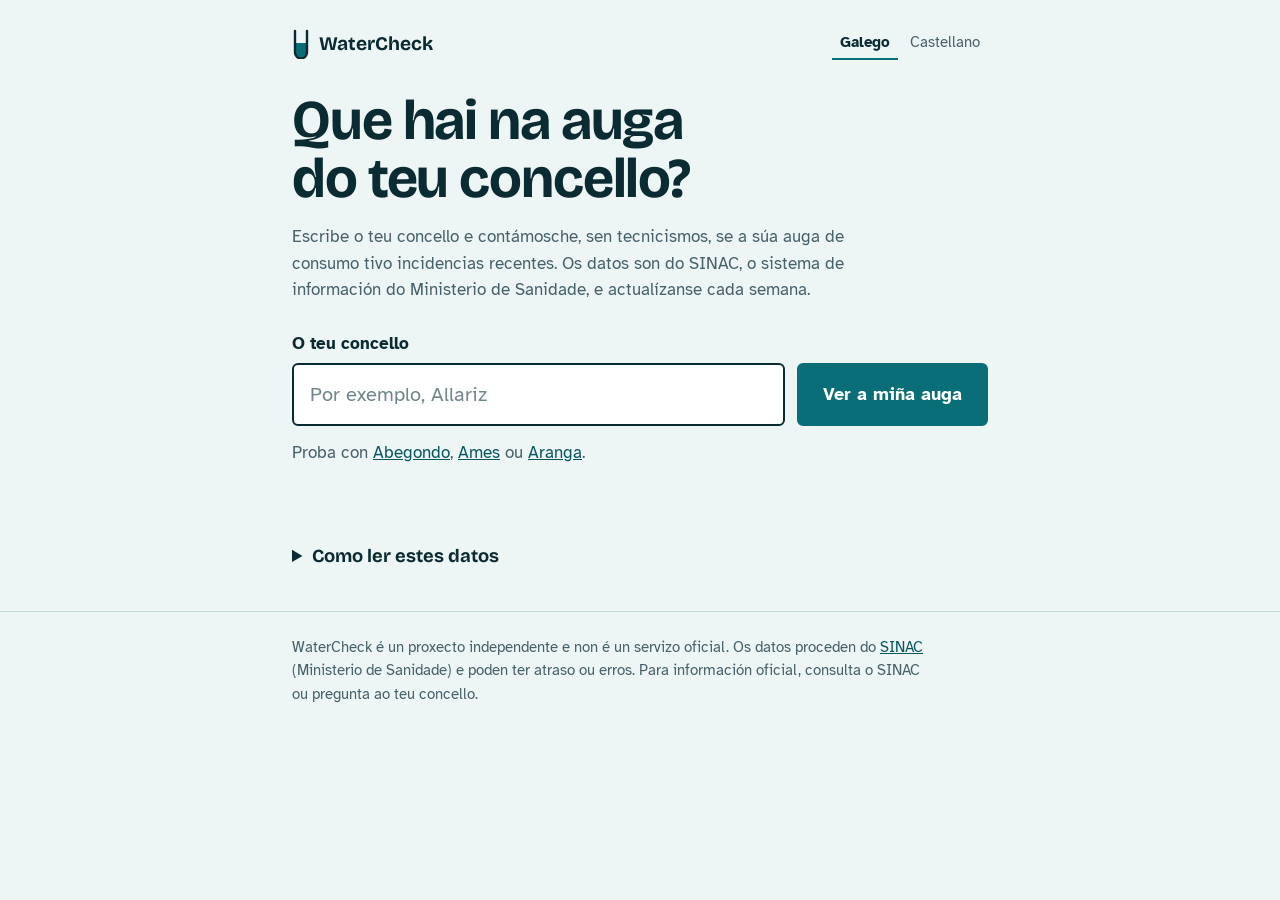
==== index.html @ b3696f22 "Update" ====
<!DOCTYPE html>
<html lang="gl">
<head>
  <meta charset="utf-8">
  <meta name="viewport" content="width=device-width, initial-scale=1">
  <title>WaterCheck: que hai na auga do teu concello</title>
  <meta name="description" content="Consulta se a auga de consumo do teu concello tivo incidencias recentes, con datos do SINAC do Ministerio de Sanidade.">
  <link rel="icon" href="data:image/svg+xml,%3Csvg xmlns='http://www.w3.org/2000/svg' viewBox='0 0 100 100'%3E%3Ctext y='.9em' font-size='90'%3E💧%3C/text%3E%3C/svg%3E">

  <!-- Tipografías de Google Fonts (se non cargan, úsase a do sistema) -->
  <link rel="preconnect" href="https://fonts.googleapis.com">
  <link rel="preconnect" href="https://fonts.gstatic.com" crossorigin>
  <link rel="stylesheet" href="https://fonts.googleapis.com/css2?family=Atkinson+Hyperlegible:ital,wght@0,400;0,700;1,400&family=Bricolage+Grotesque:opsz,wght@12..96,500..700&display=swap">

  <link rel="stylesheet" href="style.css">
  <script src="app.js" defer></script>
</head>
<body>
  <!-- Os textos con data-i18n tradúcense desde app.js. O texto que hai aquí
       dentro é o galego, para que se vexa xa antes de que cargue o JavaScript. -->
  <a class="salto" href="#resultado" data-i18n="salto">Ir aos resultados</a>

  <header class="cabecera">
    <div class="envoltura">
      <div class="barra">
        <p class="marca">
          <svg viewBox="0 0 18 30" width="18" height="30" aria-hidden="true" focusable="false">
            <path d="M3 14h12v9.5a6 6 0 0 1-12 0z" fill="#0A6E78"/>
            <path d="M3 2v21.5a6 6 0 0 0 12 0V2" fill="none" stroke="currentColor" stroke-width="2.4" stroke-linecap="round"/>
          </svg>
          WaterCheck
        </p>
        <div class="idiomas" role="group" aria-label="Idioma" data-i18n-attr="aria-label:idioma">
          <button type="button" data-idioma="gl" lang="gl" aria-pressed="true">Galego</button>
          <button type="button" data-idioma="es" lang="es" aria-pressed="false">Castellano</button>
        </div>
      </div>

      <h1 data-i18n="h1">Que hai na auga do teu concello?</h1>
      <p class="intro" data-i18n="intro">Escribe o teu concello e contámosche, sen tecnicismos, se a súa auga de consumo tivo incidencias recentes. Os datos son do SINAC, o sistema de información do Ministerio de Sanidade, e actualízanse cada semana.</p>

      <form id="formulario" class="buscador" role="search" autocomplete="off">
        <label for="campo" data-i18n="etiqueta">O teu concello</label>
        <div class="buscador-fila">
          <div class="campo-envoltura">
            <input id="campo" type="text" role="combobox" aria-expanded="false"
                   aria-controls="sugerencias" aria-autocomplete="list"
                   placeholder="Por exemplo, Allariz" data-i18n-attr="placeholder:placeholder"
                   spellcheck="false">
            <ul id="sugerencias" role="listbox" aria-label="Concellos suxeridos"
                data-i18n-attr="aria-label:sugerencias" hidden></ul>
          </div>
          <button type="submit" data-i18n="boton">Ver a miña auga</button>
        </div>
      </form>
      <p class="ejemplos" id="ejemplos"></p>
    </div>
  </header>

  <main class="envoltura" aria-live="polite">
    <div id="resultado" tabindex="-1"></div>
  </main>

  <section class="envoltura ayuda" aria-label="Axuda" data-i18n-attr="aria-label:ayuda.aria">
    <details>
      <summary data-i18n="ayuda.resumen">Como ler estes datos</summary>
      <div class="ayuda-cuerpo">
        <p><strong data-i18n="ayuda1t">Auga apta e non apta.</strong> <span data-i18n="ayuda1">Cada análise que un laboratorio envía ao SINAC recibe unha cualificación. «Non apta» significa que algún valor quedou fóra do que permite o Real Decreto 3/2023. Non sempre implica un risco inmediato: a autoridade sanitaria valora cada caso e dá as recomendacións que correspondan.</span></p>
        <p><strong data-i18n="ayuda2t">Avisos.</strong> <span data-i18n="ayuda2">Algúns parámetros, como o ferro, o pH ou o índice de Langelier, son indicadores de calidade. Se superan o seu valor paramétrico (o límite que fixa a norma), a auga segue sendo apta, pero o operador debe corrixilo. Só deixa de ser apta cando chegan ao seu «valor de non aptitude». WaterCheck móstraos como avisos.</span></p>
        <p><strong data-i18n="ayuda3t">Que análises vemos.</strong> <span data-i18n="ayuda3">O SINAC publica as dez últimas análises de control, as dez últimas completas e as cinco últimas de radioactividade de cada rede. As máis antigas non aparecen.</span></p>
        <p><strong data-i18n="ayuda4t">Os ceros.</strong> <span data-i18n="ayuda4">Un 0 pode significar que a cantidade estaba por debaixo do que o laboratorio é quen de detectar, e non que haxa exactamente cero.</span></p>
        <p><strong data-i18n="ayuda5t">A túa rede.</strong> <span data-i18n="ayuda5">Un concello pode ter varias redes de distribución. Cada unha abastece a unhas localidades, así que fíxate na que inclúe a túa.</span></p>
        <p><strong data-i18n="ayuda6t">Actualización semanal.</strong> <span data-i18n="ayuda6">Unha vez por semana, un programa automático volve consultar o SINAC e actualiza os datos desta web. Baixo o nome de cada concello ves a data da última comprobación. Se un laboratorio tarda en notificar unha análise ao SINAC, tamén tardará en aparecer aquí.</span></p>
      </div>
    </details>
  </section>

  <footer class="pie">
    <div class="envoltura">
      <p><span data-i18n="pie1">WaterCheck é un proxecto independente e non é un servizo oficial. Os datos proceden do </span><a href="https://sinac.sanidad.gob.es/CiudadanoWeb/ciudadano/inicioCiudadanoAction.do">SINAC</a><span data-i18n="pie2"> (Ministerio de Sanidade) e poden ter atraso ou erros. Para información oficial, consulta o SINAC ou pregunta ao teu concello.</span></p>
    </div>
  </footer>
</body>
</html>
---- style.css ----
/* ==========================================================
   WaterCheck: estilos
   Idea: cada análisis es un tubo de ensayo. Los colores verde,
   ámbar y rojo se reservan para el estado del agua.
   ========================================================== */

:root {
  /* Colores */
  --cristal: #EEF5F5;          /* fondo de la página */
  --superficie: #FFFFFF;
  --tinta: #0B2B33;            /* texto principal */
  --tinta-suave: #46616A;      /* texto secundario */
  --fuente: #0A6E78;           /* acento (botones, enlaces) */
  --fuente-oscura: #075760;
  --borde: #C5D8DB;

  --apta: #1B6E45;
  --apta-fondo: #E2F2E9;
  --apta-liquido: #2E9E6B;
  --aviso: #7A4E00;
  --aviso-fondo: #FBEBC8;
  --aviso-borde: #C98A00;
  --incidencia: #B3261E;
  --incidencia-fondo: #FCE3E0;
  --incidencia-liquido: #D64541;

  /* Tipografía */
  --f-titulos: "Bricolage Grotesque", "Atkinson Hyperlegible", system-ui, sans-serif;
  --f-texto: "Atkinson Hyperlegible", system-ui, -apple-system, "Segoe UI", sans-serif;

  color-scheme: light;
}

*, *::before, *::after { box-sizing: border-box; }

html { -webkit-text-size-adjust: 100%; }

body {
  margin: 0;
  background: var(--cristal);
  color: var(--tinta);
  font-family: var(--f-texto);
  font-size: 1.0625rem;
  line-height: 1.55;
}

.envoltura {
  max-width: 46rem;
  margin-inline: auto;
  padding-inline: 1.25rem;
}

/* Utilidades de accesibilidad */
.sr {
  position: absolute; width: 1px; height: 1px; margin: -1px; padding: 0;
  overflow: hidden; clip: rect(0 0 0 0); white-space: nowrap; border: 0;
}
.salto {
  position: absolute; left: 1rem; top: -4rem; z-index: 20;
  background: var(--tinta); color: #fff; padding: .6rem 1rem; border-radius: 6px;
}
.salto:focus { top: 1rem; }

a { color: var(--fuente-oscura); }

a:focus-visible, button:focus-visible, summary:focus-visible, input:focus-visible {
  outline: 3px solid var(--fuente);
  outline-offset: 2px;
}

/* ---------- Cabecera y buscador ---------- */
.cabecera { padding-block: 1.75rem 2.25rem; }

.barra {
  display: flex; align-items: center; justify-content: space-between; gap: 1rem;
  margin-bottom: 2rem;
}
.marca {
  display: flex; align-items: center; gap: .55rem;
  margin: 0;
  font-family: var(--f-titulos); font-weight: 700; font-size: 1.2rem;
}

.idiomas { display: flex; gap: .25rem; }
.idiomas button {
  padding: .2rem .5rem;
  font: inherit; font-size: .95rem; color: var(--tinta-suave);
  background: none; border: 0; border-bottom: 2px solid transparent;
  cursor: pointer;
}
.idiomas button:hover { color: var(--tinta); }
.idiomas button[aria-pressed="true"] {
  color: var(--tinta); font-weight: 700; border-bottom-color: var(--fuente);
}

h1 {
  margin: 0 0 1rem;
  font-family: var(--f-titulos); font-weight: 700;
  font-size: clamp(2.15rem, 7.5vw, 3.5rem);
  line-height: 1.04; letter-spacing: -0.02em;
  text-wrap: balance;
}

.intro { margin: 0 0 1.75rem; max-width: 38rem; color: var(--tinta-suave); }

.buscador label {
  display: block; margin-bottom: .35rem; font-weight: 700;
}
.buscador-fila { display: flex; flex-wrap: wrap; gap: .75rem; }
.campo-envoltura { position: relative; flex: 1 1 16rem; }

#campo {
  width: 100%;
  padding: .85rem 1rem;
  font: inherit; font-size: 1.25rem;
  color: var(--tinta); background: var(--superficie);
  border: 2px solid var(--tinta); border-radius: 6px;
}
#campo::placeholder { color: #6F868D; }

.buscador button {
  padding: .85rem 1.5rem;
  font: inherit; font-weight: 700; font-size: 1.1rem;
  color: #fff; background: var(--fuente);
  border: 2px solid var(--fuente); border-radius: 6px;
  cursor: pointer;
}
.buscador button:hover { background: var(--fuente-oscura); border-color: var(--fuente-oscura); }

#sugerencias {
  position: absolute; left: 0; right: 0; top: calc(100% + 4px); z-index: 10;
  margin: 0; padding: .25rem; list-style: none;
  background: var(--superficie);
  border: 2px solid var(--tinta); border-radius: 6px;
}
#sugerencias li {
  display: flex; justify-content: space-between; gap: 1rem;
  padding: .6rem .75rem; border-radius: 4px; cursor: pointer;
}
#sugerencias li:hover { background: #E4F0F1; }
#sugerencias li[aria-selected="true"] { background: var(--fuente); color: #fff; }
.sug-prov { color: var(--tinta-suave); }
#sugerencias li[aria-selected="true"] .sug-prov { color: #D6EEF0; }

.ejemplos { margin: .9rem 0 0; color: var(--tinta-suave); }
.ejemplos button {
  padding: 0; font: inherit; color: var(--fuente-oscura);
  background: none; border: 0; text-decoration: underline; cursor: pointer;
}

/* ---------- Resultado ---------- */
#resultado:focus { outline: none; }

.municipio-cab { margin: 1rem 0 0; }
.municipio-cab h2 {
  margin: 0 0 .35rem;
  font-family: var(--f-titulos); font-weight: 700;
  font-size: clamp(1.8rem, 5.5vw, 2.6rem); line-height: 1.1; letter-spacing: -0.015em;
}
.municipio-cab h2:focus { outline: none; }
.municipio-cab p { margin: 0 0 .5rem; color: var(--tinta-suave); }

.mensaje {
  margin: 1.5rem 0; padding: 1rem 1.15rem;
  background: var(--superficie);
  border: 1px solid var(--borde); border-left: 6px solid var(--fuente);
  border-radius: 6px;
}
.mensaje--error { border-left-color: var(--incidencia-liquido); }
.mensaje code {
  display: inline-block; padding: .1rem .4rem;
  background: var(--cristal); border-radius: 4px; font-size: .95em;
}

/* Cada red de distribución */
.red {
  --estado: var(--borde);
  margin: 1.5rem 0 0;
  padding: 1.25rem 1.25rem .75rem;
  background: var(--superficie);
  border: 1px solid var(--borde);
  border-left: 8px solid var(--estado);
  border-radius: 6px;
}
.red--incidencia { --estado: var(--incidencia-liquido); }
.red--ok { --estado: var(--apta-liquido); }

.red h3 {
  margin: 0 0 .5rem;
  font-family: var(--f-titulos); font-weight: 700;
  font-size: 1.35rem; line-height: 1.2;
}

.estado {
  display: flex; align-items: center; gap: .5rem;
  margin: 0; font-weight: 700;
}
.estado::before {
  content: ""; flex: none; width: .75rem; height: .75rem; border-radius: 50%;
  background: currentColor;
}
.estado--incidencia { color: var(--incidencia); }
.estado--ok { color: var(--apta); }
.estado--sin-datos { color: var(--tinta-suave); }
.estado-detalle { margin: .15rem 0 0 1.25rem; color: var(--tinta-suave); font-size: .95rem; }

.localidades { margin: .9rem 0 0; color: var(--tinta-suave); font-size: .95rem; }
.localidades strong { color: var(--tinta); }

/* ---------- La tira de tubos de ensayo ---------- */
.tira {
  display: flex; flex-wrap: wrap; align-items: flex-end; gap: .35rem;
  margin: 1.1rem 0 .5rem; padding: 0; list-style: none;
}
.vial {
  --liquido: var(--apta-liquido);
  position: relative; flex: none;
  width: 11px; height: 34px;
  border: 2px solid var(--tinta-suave); border-top: 0;
  border-radius: 0 0 7px 7px;
  overflow: hidden;
}
.vial::after {
  content: ""; position: absolute; left: 0; right: 0; bottom: 0; height: 72%;
  background: var(--liquido);
  transform-origin: bottom;
  animation: llenar .7s ease-out both;
  animation-delay: calc(var(--i, 0) * 40ms);
}
.vial--completo { width: 18px; }
.vial--no-apta { --liquido: var(--incidencia-liquido); }
.vial--sin { border-style: dashed; }
.vial--sin::after { display: none; }

@keyframes llenar {
  from { transform: scaleY(0); }
  to { transform: scaleY(1); }
}
@media (prefers-reduced-motion: reduce) {
  .vial::after { animation: none; }
}

.leyenda {
  display: flex; flex-wrap: wrap; gap: .3rem 1.25rem;
  margin: 0 0 .5rem; padding: 0; list-style: none;
  color: var(--tinta-suave); font-size: .9rem;
}
.leyenda li { display: flex; align-items: center; gap: .4rem; }
.vial--mini { width: 9px; height: 16px; border-radius: 0 0 5px 5px; }
.vial--mini::after { animation: none; }
.leyenda-nota { margin: 0 0 .75rem; color: var(--tinta-suave); font-size: .9rem; }

/* ---------- Análisis desplegables ---------- */
.subtitulo {
  margin: 1.25rem 0 .25rem;
  font-family: var(--f-titulos); font-weight: 700; font-size: 1.05rem;
}
.lista-analisis { margin: 0; padding: 0; list-style: none; }
.analisis { border-top: 1px solid var(--borde); }
.lista-analisis > li:last-child .analisis { border-bottom: 1px solid var(--borde); }

.analisis > summary {
  position: relative; display: block;
  padding: .9rem 2rem .9rem 0;
  cursor: pointer; list-style: none;
}
.analisis > summary::-webkit-details-marker { display: none; }
.analisis > summary::after {
  content: ""; position: absolute; right: .35rem; top: 1.3rem;
  width: .55rem; height: .55rem;
  border-right: 2px solid var(--tinta-suave); border-bottom: 2px solid var(--tinta-suave);
  transform: rotate(45deg);
  transition: transform .15s ease;
}
.analisis[open] > summary::after { transform: rotate(-135deg); top: 1.5rem; }

.linea { display: flex; flex-wrap: wrap; align-items: baseline; gap: .35rem .75rem; }
.etiqueta {
  padding: .1rem .55rem; border-radius: 4px;
  font-weight: 700; font-size: .9rem;
}
.etiqueta--no-apta { color: var(--incidencia); background: var(--incidencia-fondo); }
.etiqueta--apta { color: var(--apta); background: var(--apta-fondo); }
.fecha { font-family: var(--f-titulos); font-weight: 600; font-size: 1.1rem; }
.tipo { color: var(--tinta-suave); font-size: .9rem; }
.donde { margin-top: .2rem; color: var(--tinta-suave); font-size: .95rem; }

.chips { display: flex; flex-wrap: wrap; gap: .35rem; margin-top: .5rem; }
.chip {
  padding: .05rem .5rem; border-radius: 4px; border: 1px solid currentColor;
  font-size: .9rem;
}
.chip--no-apta { color: var(--incidencia); background: var(--incidencia-fondo); }
.chip--aviso { color: var(--aviso); background: var(--aviso-fondo); }

.analisis-cuerpo { padding: 0 0 1.25rem; }
.analisis-cuerpo p { margin: .75rem 0; max-width: 40rem; }

.causa {
  margin: .75rem 0; padding: .1rem 0 .1rem .9rem;
  border-left: 4px solid var(--incidencia-liquido);
  max-width: 40rem;
}
.causa--aviso { border-left-color: var(--aviso-borde); }
.causa strong, .causa span { display: block; }
.causa .limite { color: var(--tinta-suave); font-size: .95rem; }

.meta {
  display: grid; grid-template-columns: max-content 1fr; gap: .2rem 1rem;
  margin: 1rem 0; font-size: .95rem;
}
.meta dt { color: var(--tinta-suave); }
.meta dd { margin: 0; }

.todos { margin-top: 1rem; }
.todos > summary { cursor: pointer; font-weight: 700; color: var(--fuente-oscura); }
.nota-ceros { color: var(--tinta-suave); font-size: .9rem; }

.tabla-scroll { overflow-x: auto; margin-top: .5rem; }
.tabla { width: 100%; border-collapse: collapse; font-size: .95rem; }
.tabla th, .tabla td {
  padding: .35rem .6rem; text-align: left;
  border-bottom: 1px solid var(--borde);
}
.tabla thead th { font-size: .9rem; color: var(--tinta-suave); }
.tabla tbody th { font-weight: 400; }
.tabla .num { text-align: right; font-variant-numeric: tabular-nums; }
.fila--no-apta { background: var(--incidencia-fondo); }
.fila--aviso { background: var(--aviso-fondo); }

.antiguas { margin-top: 1.25rem; }
.antiguas > summary { cursor: pointer; font-weight: 700; color: var(--fuente-oscura); }

/* ---------- Ayuda y pie ---------- */
.ayuda { margin-top: 2.5rem; }
.ayuda > details > summary {
  cursor: pointer; font-family: var(--f-titulos); font-weight: 700; font-size: 1.15rem;
}
.ayuda-cuerpo p { max-width: 40rem; }

.pie {
  margin-top: 2.5rem; padding-block: 1.5rem 2.5rem;
  color: var(--tinta-suave); font-size: .95rem;
  border-top: 1px solid var(--borde);
}
.pie p { margin: 0; max-width: 40rem; }

/* ---------- Pantallas pequeñas ---------- */
@media (max-width: 30rem) {
  .buscador button { width: 100%; }
  .red { padding-inline: 1rem; }
  .meta { grid-template-columns: 1fr; }
  .meta dt { margin-top: .4rem; }
}
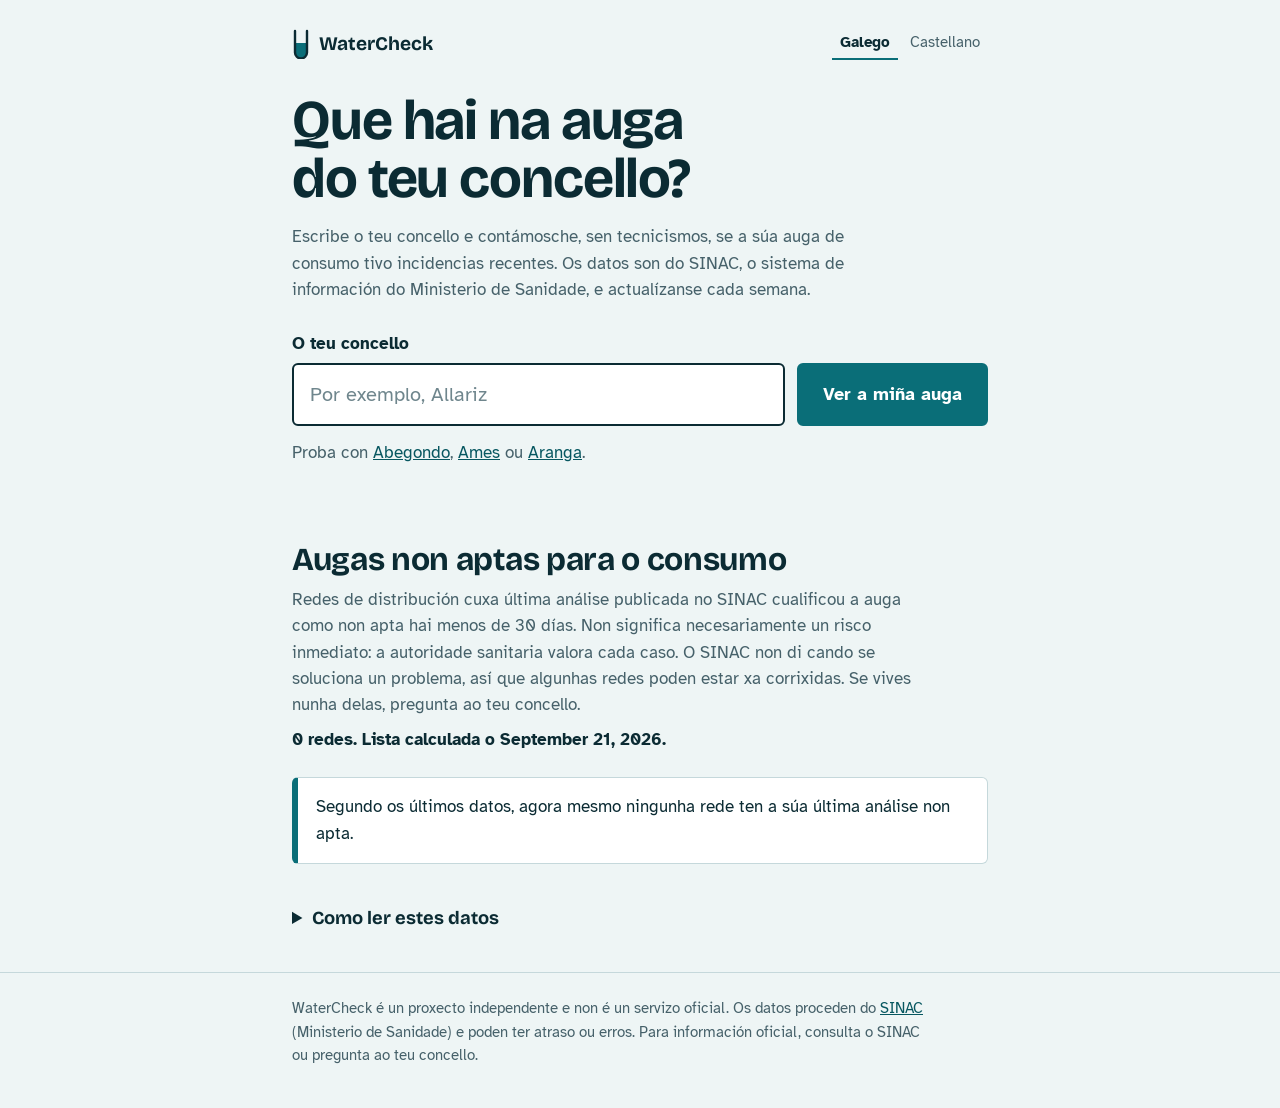
==== commit c3f11f53: "Update" ====
--- a/index.html
+++ b/index.html
@@ -61,6 +61,11 @@
     <div id="resultado" tabindex="-1"></div>
   </main>
 
+  <section id="no-aptas" class="envoltura no-aptas" aria-labelledby="no-aptas-titulo" hidden>
+    <h2 id="no-aptas-titulo" data-i18n="noaptas.titulo">Augas non aptas para o consumo</h2>
+    <div id="no-aptas-contenido"></div>
+  </section>
+
   <section class="envoltura ayuda" aria-label="Axuda" data-i18n-attr="aria-label:ayuda.aria">
     <details>
       <summary data-i18n="ayuda.resumen">Como ler estes datos</summary>
--- a/style.css
+++ b/style.css
@@ -331,6 +331,35 @@
 .antiguas { margin-top: 1.25rem; }
 .antiguas > summary { cursor: pointer; font-weight: 700; color: var(--fuente-oscura); }
 
+/* ---------- Aguas no aptas ---------- */
+.no-aptas { margin-top: 2.5rem; }
+.no-aptas > h2 {
+  margin: 0 0 .5rem;
+  font-family: var(--f-titulos); font-weight: 700;
+  font-size: clamp(1.5rem, 4.5vw, 2rem); line-height: 1.15; letter-spacing: -0.01em;
+}
+.no-aptas-intro { margin: 0 0 .5rem; max-width: 40rem; color: var(--tinta-suave); }
+.no-aptas-meta { margin: 0 0 1rem; font-weight: 700; }
+
+.lista-noaptas { margin: 0 0 1rem; padding: 0; list-style: none; }
+.item-noapta {
+  margin: 0 0 .75rem; padding: .85rem 1rem;
+  background: var(--superficie);
+  border: 1px solid var(--borde); border-left: 6px solid var(--incidencia-liquido);
+  border-radius: 6px;
+}
+.item-cab { display: flex; flex-wrap: wrap; align-items: baseline; gap: .25rem .75rem; }
+.item-cab a {
+  font-family: var(--f-titulos); font-weight: 700; font-size: 1.15rem;
+  color: var(--tinta);
+}
+.item-prov { color: var(--tinta-suave); font-size: .95rem; }
+.item-red { margin-top: .1rem; }
+.item-meta { margin-top: .15rem; color: var(--tinta-suave); font-size: .95rem; }
+.mas-noaptas > summary { cursor: pointer; font-weight: 700; color: var(--fuente-oscura); margin-bottom: .75rem; }
+
+.estado-detalle--noapta { color: var(--incidencia); font-weight: 700; }
+
 /* ---------- Ayuda y pie ---------- */
 .ayuda { margin-top: 2.5rem; }
 .ayuda > details > summary {
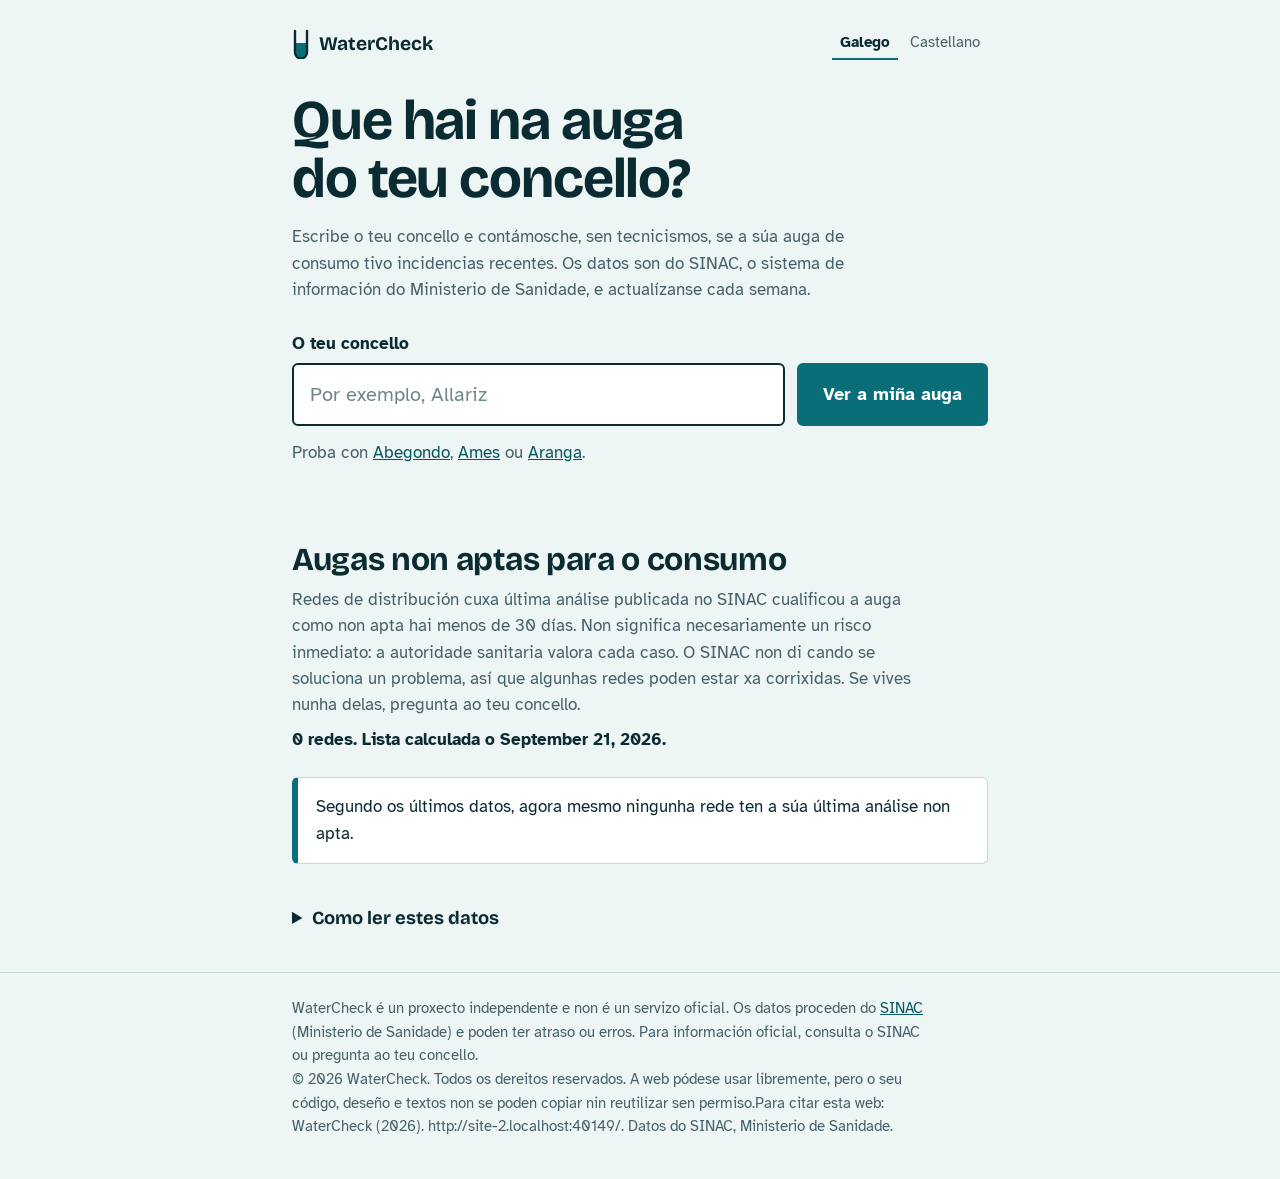
==== commit 89ebf10e: "Update License" ====
--- a/index.html
+++ b/index.html
@@ -76,6 +76,7 @@
         <p><strong data-i18n="ayuda4t">Os ceros.</strong> <span data-i18n="ayuda4">Un 0 pode significar que a cantidade estaba por debaixo do que o laboratorio é quen de detectar, e non que haxa exactamente cero.</span></p>
         <p><strong data-i18n="ayuda5t">A túa rede.</strong> <span data-i18n="ayuda5">Un concello pode ter varias redes de distribución. Cada unha abastece a unhas localidades, así que fíxate na que inclúe a túa.</span></p>
         <p><strong data-i18n="ayuda6t">Actualización semanal.</strong> <span data-i18n="ayuda6">Unha vez por semana, un programa automático volve consultar o SINAC e actualiza os datos desta web. Baixo o nome de cada concello ves a data da última comprobación. Se un laboratorio tarda en notificar unha análise ao SINAC, tamén tardará en aparecer aquí.</span></p>
+        <p><strong data-i18n="ayuda7t">Sobre esta web.</strong> <span data-i18n="ayuda7">Foi desenvolvida polo seu autor coa axuda de ferramentas de intelixencia artificial. As explicacións en linguaxe sinxelo son orientativas: para información oficial, consulta o SINAC ou o Real Decreto 3/2023.</span></p>
       </div>
     </details>
   </section>
@@ -83,6 +84,7 @@
   <footer class="pie">
     <div class="envoltura">
       <p><span data-i18n="pie1">WaterCheck é un proxecto independente e non é un servizo oficial. Os datos proceden do </span><a href="https://sinac.sanidad.gob.es/CiudadanoWeb/ciudadano/inicioCiudadanoAction.do">SINAC</a><span data-i18n="pie2"> (Ministerio de Sanidade) e poden ter atraso ou erros. Para información oficial, consulta o SINAC ou pregunta ao teu concello.</span></p>
+      <p id="pie-derechos" class="pie-derechos"></p>
     </div>
   </footer>
 </body>
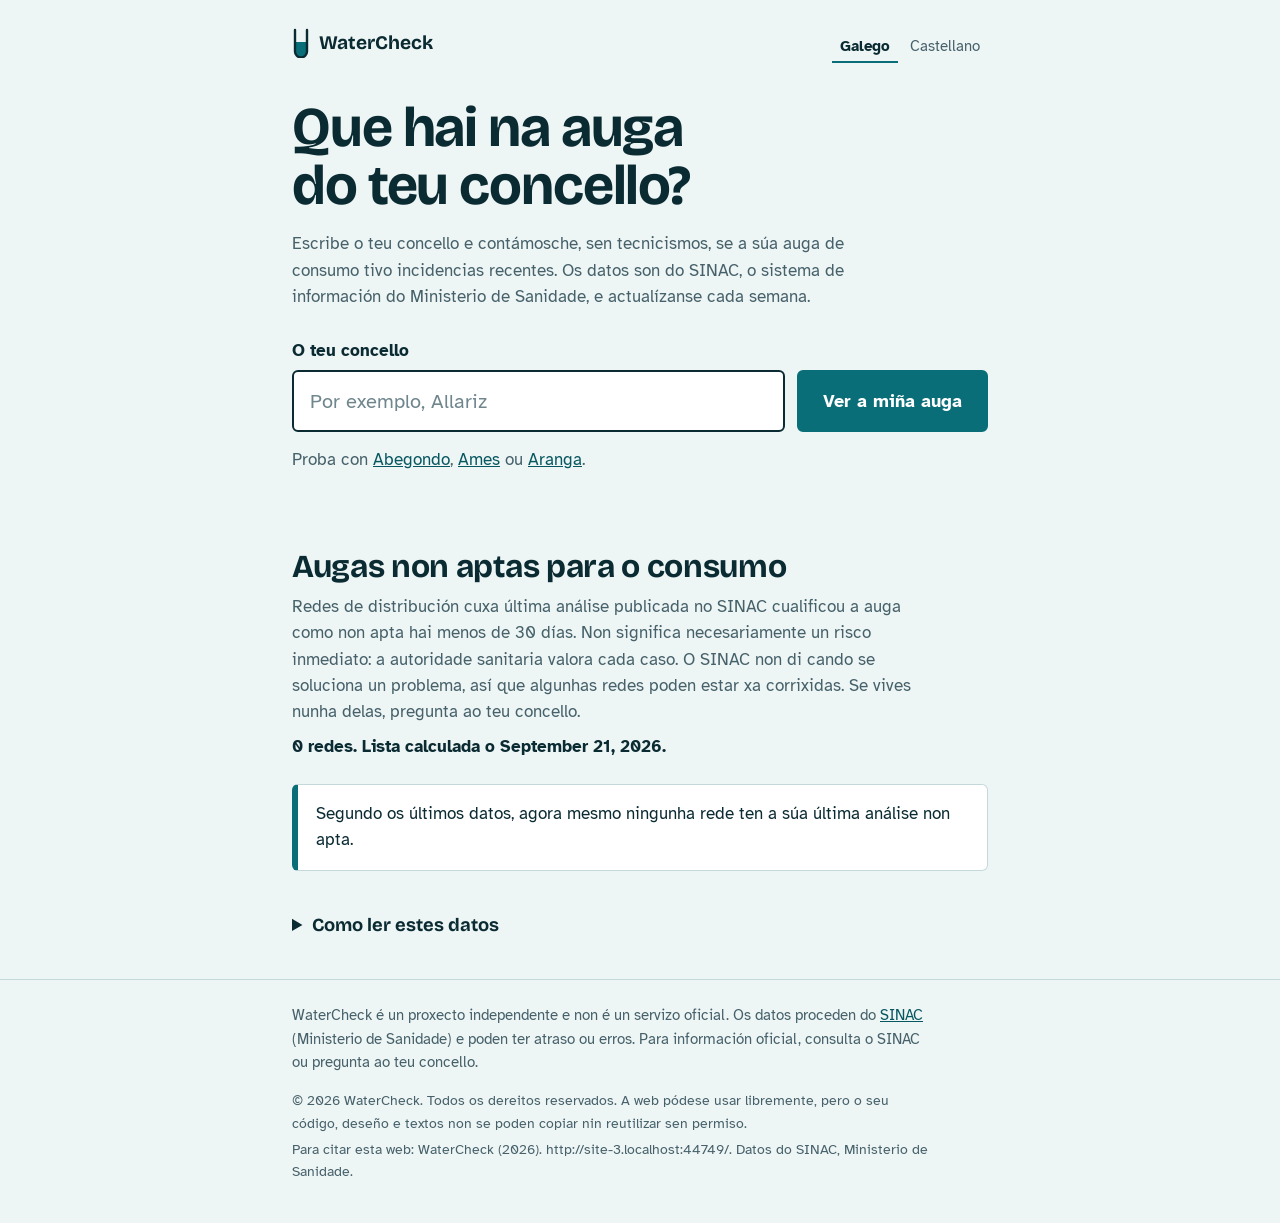
==== commit 25387b7e: "Update" ====
--- a/index.html
+++ b/index.html
@@ -24,11 +24,13 @@
     <div class="envoltura">
       <div class="barra">
         <p class="marca">
+          <a class="marca-enlace" href="./" title="Volver ao inicio" data-i18n-attr="title:inicio">
           <svg viewBox="0 0 18 30" width="18" height="30" aria-hidden="true" focusable="false">
             <path d="M3 14h12v9.5a6 6 0 0 1-12 0z" fill="#0A6E78"/>
             <path d="M3 2v21.5a6 6 0 0 0 12 0V2" fill="none" stroke="currentColor" stroke-width="2.4" stroke-linecap="round"/>
           </svg>
           WaterCheck
+          </a>
         </p>
         <div class="idiomas" role="group" aria-label="Idioma" data-i18n-attr="aria-label:idioma">
           <button type="button" data-idioma="gl" lang="gl" aria-pressed="true">Galego</button>
--- a/style.css
+++ b/style.css
@@ -76,10 +76,14 @@
   margin-bottom: 2rem;
 }
 .marca {
-  display: flex; align-items: center; gap: .55rem;
   margin: 0;
   font-family: var(--f-titulos); font-weight: 700; font-size: 1.2rem;
 }
+.marca-enlace {
+  display: inline-flex; align-items: center; gap: .55rem;
+  color: inherit; text-decoration: none;
+}
+.marca-enlace:hover { text-decoration: underline; text-underline-offset: .2em; }
 
 .idiomas { display: flex; gap: .25rem; }
 .idiomas button {
@@ -373,6 +377,9 @@
   border-top: 1px solid var(--borde);
 }
 .pie p { margin: 0; max-width: 40rem; }
+.pie .pie-derechos { margin-top: .9rem; font-size: .9rem; }
+.pie-derechos span { display: block; }
+.pie-derechos span + span { margin-top: .25rem; overflow-wrap: anywhere; }
 
 /* ---------- Pantallas pequeñas ---------- */
 @media (max-width: 30rem) {
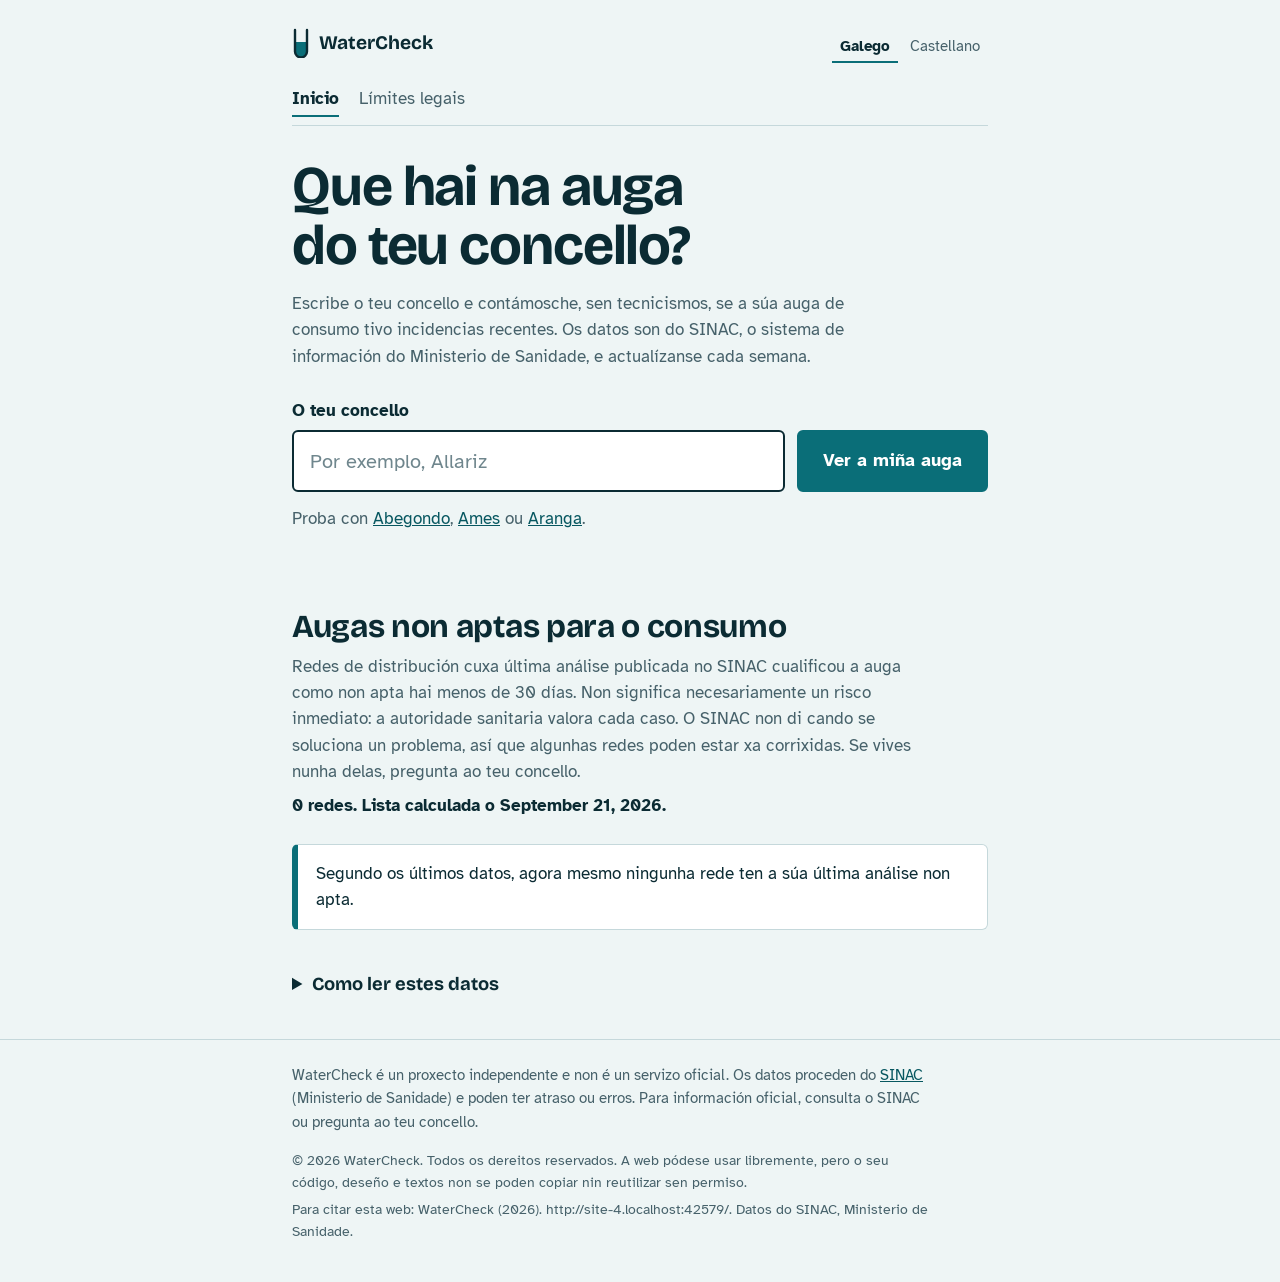
==== commit 748b34a9: "Update" ====
--- a/index.html
+++ b/index.html
@@ -15,7 +15,7 @@
   <link rel="stylesheet" href="style.css">
   <script src="app.js" defer></script>
 </head>
-<body>
+<body data-pagina="inicio">
   <!-- Os textos con data-i18n tradúcense desde app.js. O texto que hai aquí
        dentro é o galego, para que se vexa xa antes de que cargue o JavaScript. -->
   <a class="salto" href="#resultado" data-i18n="salto">Ir aos resultados</a>
@@ -24,7 +24,7 @@
     <div class="envoltura">
       <div class="barra">
         <p class="marca">
-          <a class="marca-enlace" href="./" title="Volver ao inicio" data-i18n-attr="title:inicio">
+          <a class="marca-enlace" href="./" data-inicio title="Volver ao inicio" data-i18n-attr="title:inicio">
           <svg viewBox="0 0 18 30" width="18" height="30" aria-hidden="true" focusable="false">
             <path d="M3 14h12v9.5a6 6 0 0 1-12 0z" fill="#0A6E78"/>
             <path d="M3 2v21.5a6 6 0 0 0 12 0V2" fill="none" stroke="currentColor" stroke-width="2.4" stroke-linecap="round"/>
@@ -37,6 +37,11 @@
           <button type="button" data-idioma="es" lang="es" aria-pressed="false">Castellano</button>
         </div>
       </div>
+
+      <nav class="menu" aria-label="Menú principal" data-i18n-attr="aria-label:menu.aria">
+        <a href="./" data-inicio aria-current="page" data-i18n="menu.inicio">Inicio</a>
+        <a href="limites.html" data-i18n="menu.limites">Límites legais</a>
+      </nav>
 
       <h1 data-i18n="h1">Que hai na auga do teu concello?</h1>
       <p class="intro" data-i18n="intro">Escribe o teu concello e contámosche, sen tecnicismos, se a súa auga de consumo tivo incidencias recentes. Os datos son do SINAC, o sistema de información do Ministerio de Sanidade, e actualízanse cada semana.</p>
--- a/style.css
+++ b/style.css
@@ -73,7 +73,23 @@
 
 .barra {
   display: flex; align-items: center; justify-content: space-between; gap: 1rem;
-  margin-bottom: 2rem;
+  margin-bottom: 1rem;
+}
+
+/* Menú de páginas */
+.menu {
+  display: flex; flex-wrap: wrap; gap: .25rem 1.25rem;
+  margin: 0 0 2rem; padding-bottom: .5rem;
+  border-bottom: 1px solid var(--borde);
+}
+.menu a {
+  padding: .2rem 0;
+  color: var(--tinta-suave); text-decoration: none;
+  border-bottom: 2px solid transparent;
+}
+.menu a:hover { color: var(--tinta); }
+.menu a[aria-current="page"] {
+  color: var(--tinta); font-weight: 700; border-bottom-color: var(--fuente);
 }
 .marca {
   margin: 0;
@@ -316,8 +332,9 @@
 .meta dt { color: var(--tinta-suave); }
 .meta dd { margin: 0; }
 
-.todos { margin-top: 1rem; }
-.todos > summary { cursor: pointer; font-weight: 700; color: var(--fuente-oscura); }
+.todos, .valores { margin-top: 1rem; }
+.todos > summary, .valores > summary { cursor: pointer; font-weight: 700; color: var(--fuente-oscura); }
+.fila--antigua { color: var(--tinta-suave); }
 .nota-ceros { color: var(--tinta-suave); font-size: .9rem; }
 
 .tabla-scroll { overflow-x: auto; margin-top: .5rem; }
@@ -363,6 +380,33 @@
 .mas-noaptas > summary { cursor: pointer; font-weight: 700; color: var(--fuente-oscura); margin-bottom: .75rem; }
 
 .estado-detalle--noapta { color: var(--incidencia); font-weight: 700; }
+
+/* ---------- Página de límites legales ---------- */
+.lim-aviso { margin: -.75rem 0 0; max-width: 38rem; color: var(--tinta-suave); }
+
+.indice-limites {
+  display: flex; flex-wrap: wrap; gap: .4rem;
+  margin: 0 0 1.5rem;
+}
+.indice-limites a {
+  padding: .25rem .6rem;
+  font-size: .95rem; color: var(--fuente-oscura); text-decoration: none;
+  background: var(--superficie); border: 1px solid var(--borde); border-radius: 4px;
+}
+.indice-limites a:hover { border-color: var(--fuente); }
+
+.grupo-limites { margin: 0 0 2.25rem; scroll-margin-top: 1rem; }
+.grupo-limites h2 {
+  margin: 0 0 .35rem;
+  font-family: var(--f-titulos); font-weight: 700;
+  font-size: clamp(1.35rem, 4vw, 1.75rem); line-height: 1.2;
+}
+.grupo-intro { margin: 0 0 .75rem; max-width: 40rem; color: var(--tinta-suave); }
+
+.tabla-limites { background: var(--superficie); }
+.tabla-limites .valor { white-space: nowrap; font-variant-numeric: tabular-nums; }
+.tabla-limites .nota { min-width: 14rem; color: var(--tinta-suave); font-size: .9rem; }
+.tabla-limites tbody th { font-weight: 700; }
 
 /* ---------- Ayuda y pie ---------- */
 .ayuda { margin-top: 2.5rem; }
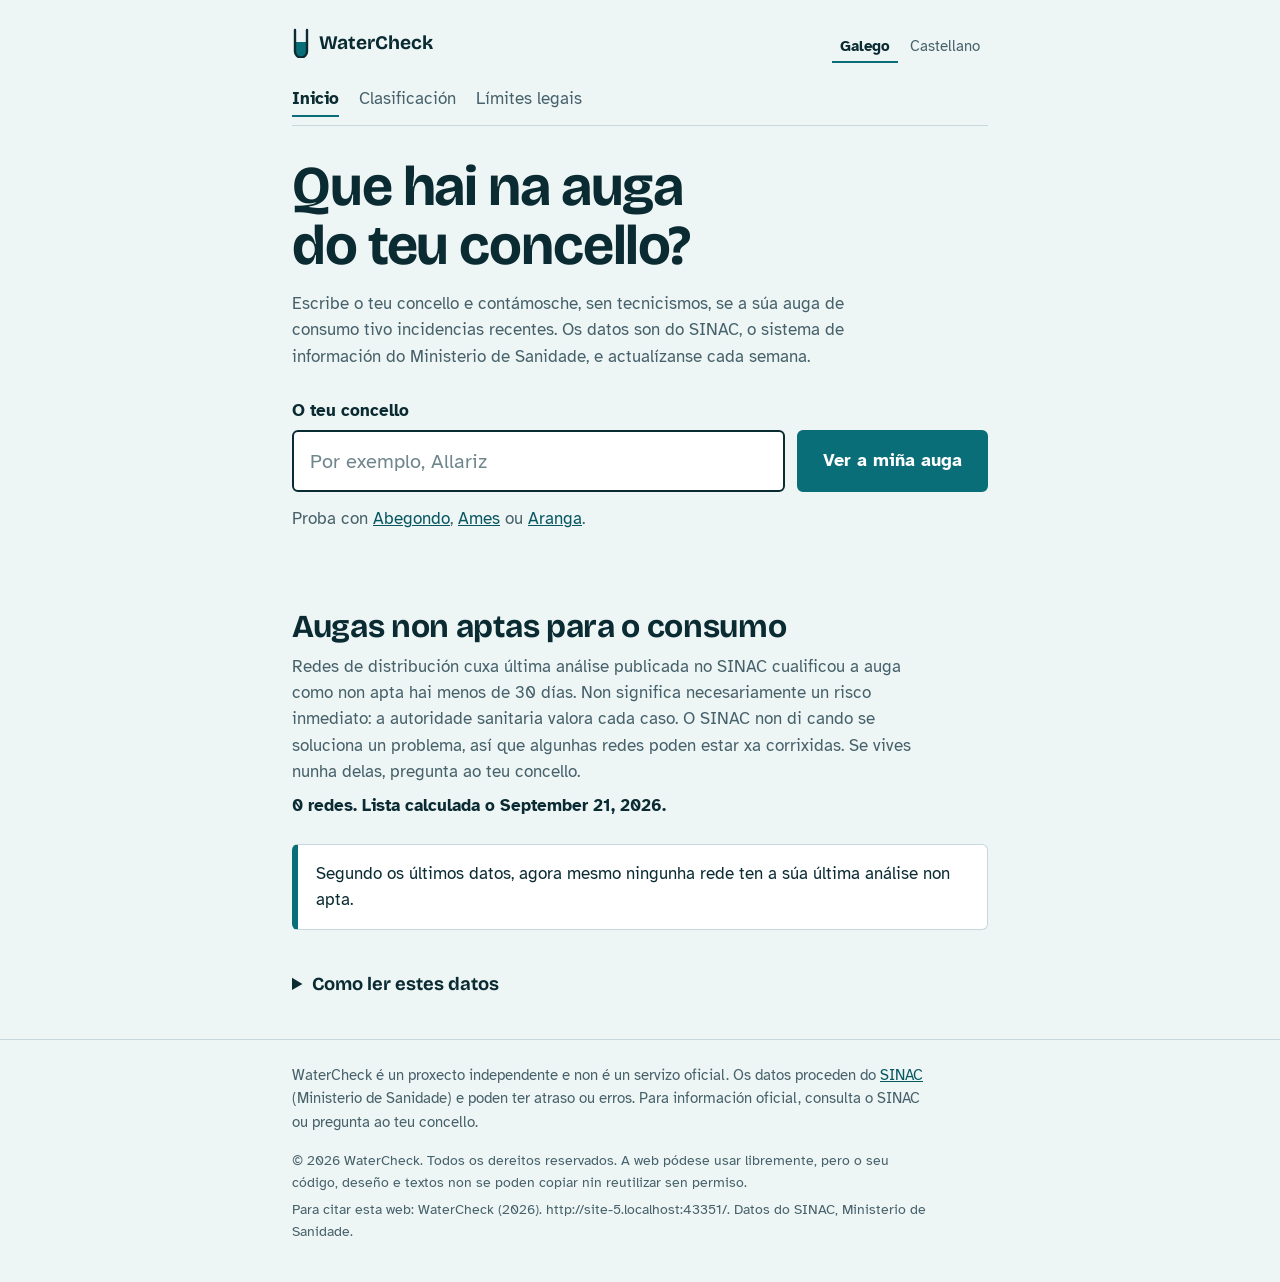
==== commit 16c49288: "Update" ====
--- a/index.html
+++ b/index.html
@@ -40,6 +40,7 @@
 
       <nav class="menu" aria-label="Menú principal" data-i18n-attr="aria-label:menu.aria">
         <a href="./" data-inicio aria-current="page" data-i18n="menu.inicio">Inicio</a>
+        <a href="ranking.html" data-i18n="menu.ranking">Clasificación</a>
         <a href="limites.html" data-i18n="menu.limites">Límites legais</a>
       </nav>
 
--- a/style.css
+++ b/style.css
@@ -72,7 +72,7 @@
 .cabecera { padding-block: 1.75rem 2.25rem; }
 
 .barra {
-  display: flex; align-items: center; justify-content: space-between; gap: 1rem;
+  display: flex; flex-wrap: wrap; align-items: center; justify-content: space-between; gap: .5rem 1rem;
   margin-bottom: 1rem;
 }
 
@@ -346,6 +346,7 @@
 .tabla thead th { font-size: .9rem; color: var(--tinta-suave); }
 .tabla tbody th { font-weight: 400; }
 .tabla .num { text-align: right; font-variant-numeric: tabular-nums; }
+.unidad-movil { display: none; }
 .fila--no-apta { background: var(--incidencia-fondo); }
 .fila--aviso { background: var(--aviso-fondo); }
 
@@ -408,6 +409,32 @@
 .tabla-limites .nota { min-width: 14rem; color: var(--tinta-suave); font-size: .9rem; }
 .tabla-limites tbody th { font-weight: 700; }
 
+/* ---------- Ranking de concellos ---------- */
+.filtro { display: flex; flex-wrap: wrap; align-items: center; gap: .5rem .75rem; margin: 0 0 1rem; }
+.filtro label { font-weight: 700; }
+.filtro select {
+  min-height: 2.75rem; padding: .4rem 2rem .4rem .75rem;
+  font: inherit; color: var(--tinta); background: var(--superficie);
+  border: 2px solid var(--tinta); border-radius: 6px;
+}
+
+.lista-ranking { margin: 0 0 1rem; padding: 0; list-style: none; }
+.item-ranking {
+  display: grid; grid-template-columns: 2.75rem 1fr; gap: .75rem;
+  margin: 0 0 .75rem; padding: .85rem 1rem;
+  background: var(--superficie);
+  border: 1px solid var(--borde); border-left: 6px solid var(--incidencia-liquido);
+  border-radius: 6px;
+}
+.rk-pos {
+  font-family: var(--f-titulos); font-weight: 700; font-size: 1.6rem; line-height: 1.1;
+  color: var(--tinta-suave); text-align: center;
+}
+.rk-cuerpo { min-width: 0; }
+.rk-datos { margin-top: .15rem; }
+.rk-datos strong { font-family: var(--f-titulos); font-size: 1.15rem; color: var(--incidencia); }
+.rk-redes { color: var(--tinta-suave); }
+
 /* ---------- Ayuda y pie ---------- */
 .ayuda { margin-top: 2.5rem; }
 .ayuda > details > summary {
@@ -431,4 +458,42 @@
   .red { padding-inline: 1rem; }
   .meta { grid-template-columns: 1fr; }
   .meta dt { margin-top: .4rem; }
+  .item-ranking { grid-template-columns: 2rem 1fr; gap: .5rem; padding-inline: .75rem; }
+  .rk-pos { font-size: 1.3rem; }
+  .rk-sep { display: none; }
+  .rk-redes { display: block; }
+}
+
+/* Botones y enlaces más fáciles de pulsar con el dedo */
+@media (pointer: coarse) {
+  .idiomas button { min-height: 2.75rem; padding-inline: .6rem; }
+  .menu a { padding-block: .6rem; }
+  .indice-limites a { padding: .5rem .75rem; }
+  .ejemplos button { padding: .35rem 0; }
+}
+
+/* Tablas en pantallas estrechas: cada fila pasa a ser una ficha */
+@media (max-width: 40rem) {
+  .tabla--apilable thead {
+    position: absolute; width: 1px; height: 1px; overflow: hidden;
+    clip: rect(0 0 0 0); white-space: nowrap;
+  }
+  .tabla--apilable,
+  .tabla--apilable tbody,
+  .tabla--apilable tr,
+  .tabla--apilable th,
+  .tabla--apilable td { display: block; width: 100%; }
+  .tabla--apilable tr { padding: .6rem .5rem; border-bottom: 1px solid var(--borde); }
+  .tabla--apilable th,
+  .tabla--apilable td { padding: .1rem 0; border: 0; text-align: left; }
+  .tabla--apilable td:empty,
+  .tabla--apilable .solo-escritorio { display: none; }
+  .tabla--apilable td[data-label]::before {
+    content: attr(data-label) ": ";
+    color: var(--tinta-suave); font-size: .9rem;
+  }
+  .unidad-movil { display: inline; }
+  .tabla-limites .valor { white-space: normal; }
+  .tabla-limites .nota { min-width: 0; margin-top: .2rem; }
+  .tabla-scroll { overflow-x: visible; }
 }
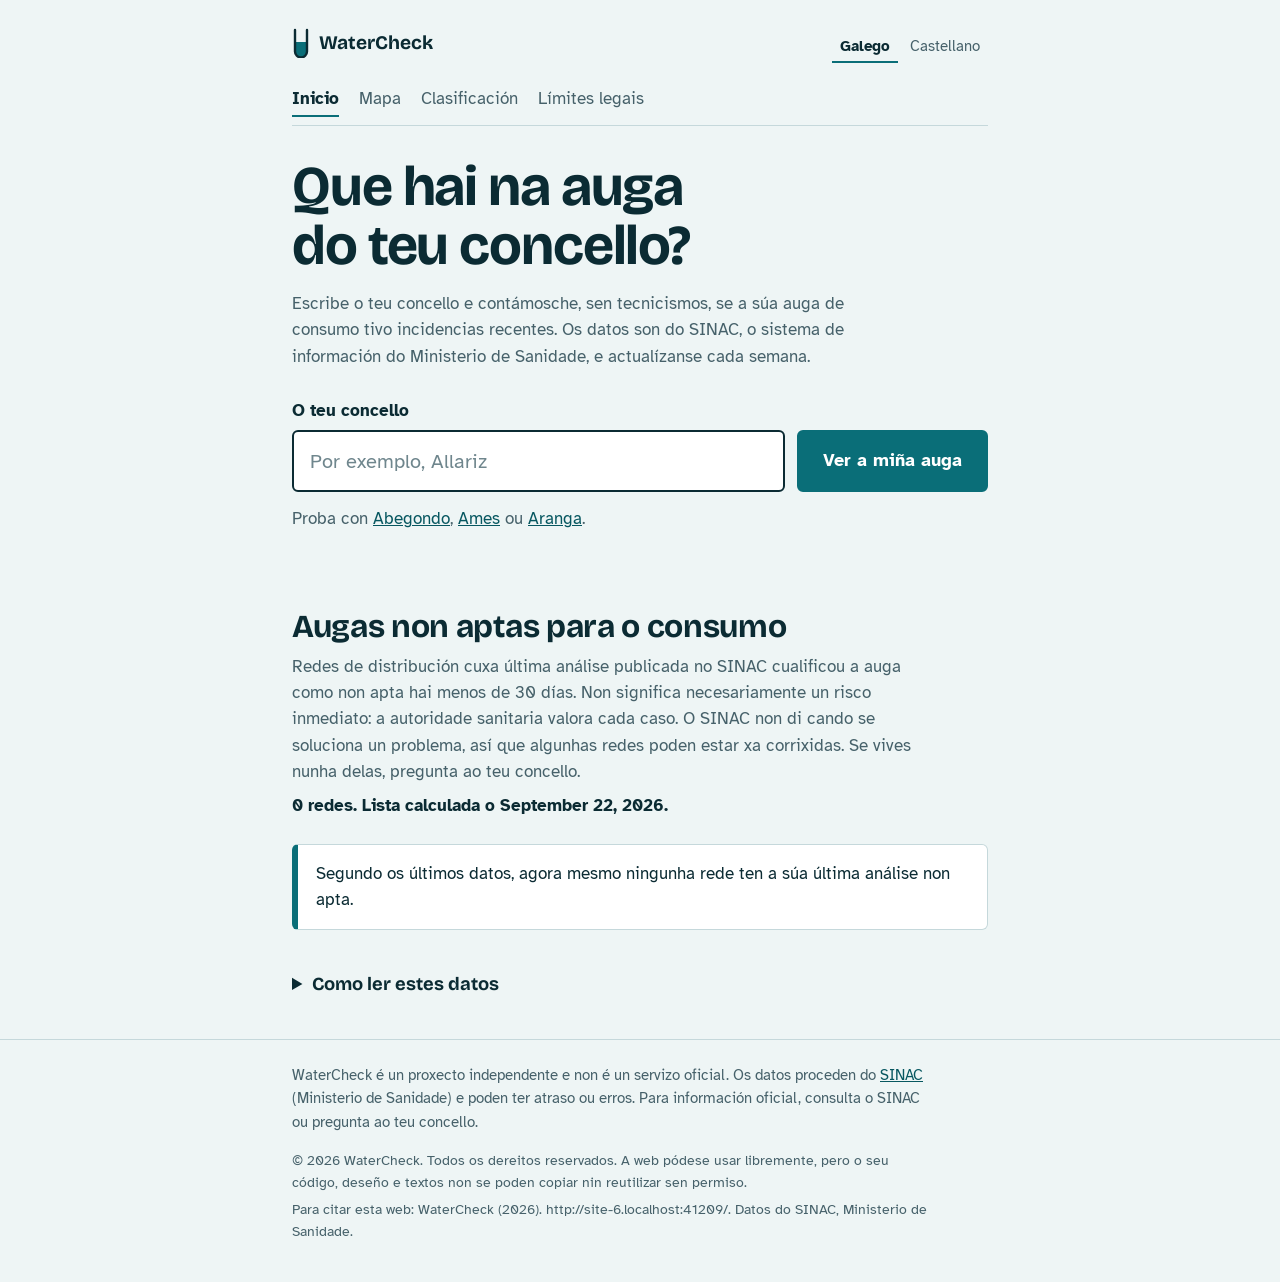
==== commit ca5cabe7: "Update" ====
--- a/index.html
+++ b/index.html
@@ -40,6 +40,7 @@
 
       <nav class="menu" aria-label="Menú principal" data-i18n-attr="aria-label:menu.aria">
         <a href="./" data-inicio aria-current="page" data-i18n="menu.inicio">Inicio</a>
+        <a href="mapa.html" data-i18n="menu.mapa">Mapa</a>
         <a href="ranking.html" data-i18n="menu.ranking">Clasificación</a>
         <a href="limites.html" data-i18n="menu.limites">Límites legais</a>
       </nav>
--- a/style.css
+++ b/style.css
@@ -434,6 +434,61 @@
 .rk-datos { margin-top: .15rem; }
 .rk-datos strong { font-family: var(--f-titulos); font-size: 1.15rem; color: var(--incidencia); }
 .rk-redes { color: var(--tinta-suave); }
+
+/* ---------- Mapa de Galicia ----------
+   Colores ordenados de claro a oscuro según la gravedad, para que se
+   distingan también sin ver bien el rojo y el verde. */
+:root {
+  --mapa-actual: #B3261E;
+  --mapa-ano: #F08C84;
+  --mapa-ok: #CFE9DA;
+  --mapa-sin: #FFFFFF;
+}
+.mapa-leyenda {
+  display: grid; gap: .35rem;
+  margin: 0 0 1rem; padding: 0; list-style: none; font-size: .95rem;
+}
+.mapa-leyenda li { display: flex; align-items: center; gap: .5rem; }
+.muestra {
+  flex: none; display: inline-block; width: 1rem; height: 1rem;
+  border: 1px solid var(--tinta-suave); border-radius: 3px; vertical-align: -2px;
+}
+.muestra--actual { background: var(--mapa-actual); }
+.muestra--ano { background: var(--mapa-ano); }
+.muestra--ok { background: var(--mapa-ok); }
+.muestra--sin_datos { background: var(--mapa-sin); }
+
+.mapa-marco {
+  background: var(--superficie); border: 1px solid var(--borde); border-radius: 6px;
+  padding: .5rem;
+}
+.mapa-svg { display: block; width: 100%; height: auto; }
+.mc { stroke: #8FA9AE; stroke-width: .5; cursor: pointer; }
+.mc--actual { fill: var(--mapa-actual); }
+.mc--ano { fill: var(--mapa-ano); }
+.mc--ok { fill: var(--mapa-ok); }
+.mc--sin_datos { fill: var(--mapa-sin); }
+.mc:hover { stroke: var(--tinta); stroke-width: 1.2; }
+.mc--sel { stroke: var(--tinta); stroke-width: 2.4; }
+.mapa-provincias, .mapa-contorno {
+  fill: none; stroke: var(--tinta); stroke-width: 1.2; pointer-events: none;
+}
+
+.mapa-panel { margin: 1rem 0; scroll-margin-bottom: 1rem; }
+.mapa-pista { margin: 0; color: var(--tinta-suave); }
+.mapa-ficha {
+  padding: .85rem 1rem; background: var(--superficie);
+  border: 1px solid var(--borde); border-left: 6px solid var(--borde); border-radius: 6px;
+}
+.mapa-ficha--actual { border-left-color: var(--mapa-actual); }
+.mapa-ficha--ano { border-left-color: var(--mapa-ano); }
+.mapa-ficha--ok { border-left-color: var(--apta-liquido); }
+.mapa-nombre { font-family: var(--f-titulos); font-size: 1.2rem; }
+.mapa-estado { display: flex; align-items: flex-start; gap: .5rem; margin: .4rem 0 0; }
+.mapa-estado .muestra { margin-top: .25rem; }
+.mapa-n { margin: .25rem 0 0; font-weight: 700; }
+.mapa-enlace { display: inline-block; margin-top: .5rem; padding-block: .25rem; font-weight: 700; }
+.mapa-nota { margin: 0; color: var(--tinta-suave); font-size: .9rem; }
 
 /* ---------- Ayuda y pie ---------- */
 .ayuda { margin-top: 2.5rem; }
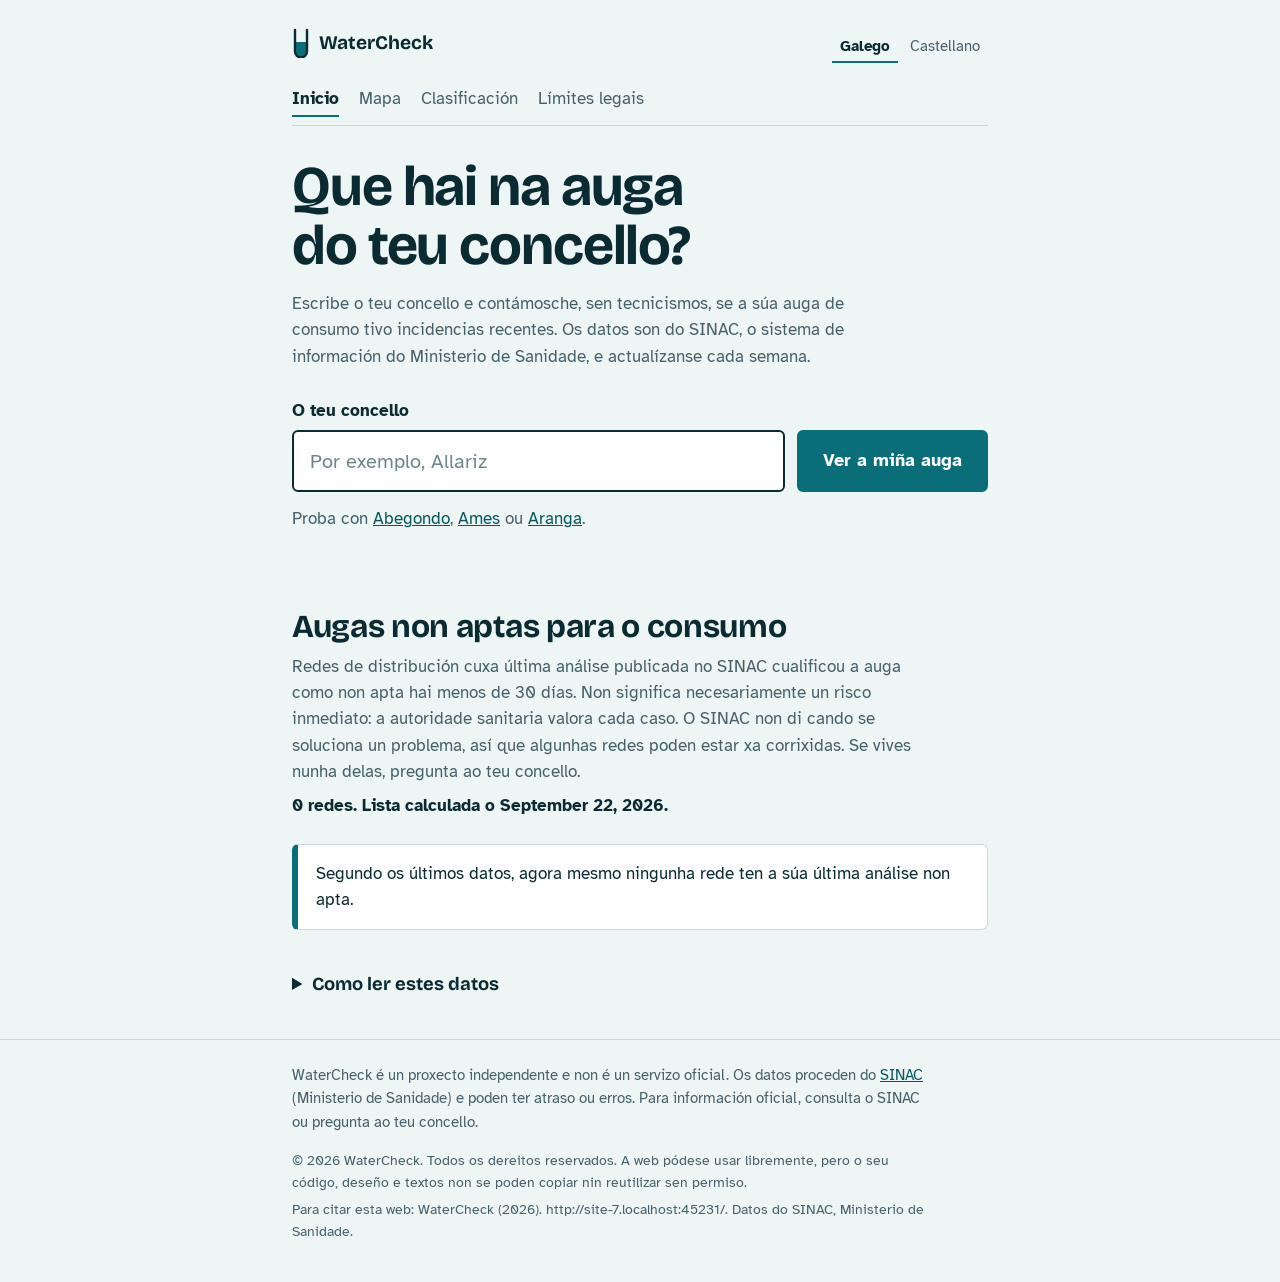
==== commit ead59636: "Update" ====
--- a/index.html
+++ b/index.html
@@ -13,6 +13,7 @@
   <link rel="stylesheet" href="https://fonts.googleapis.com/css2?family=Atkinson+Hyperlegible:ital,wght@0,400;0,700;1,400&family=Bricolage+Grotesque:opsz,wght@12..96,500..700&display=swap">
 
   <link rel="stylesheet" href="style.css">
+  <link rel="alternate" type="application/rss+xml" title="WaterCheck: augas non aptas (RSS)" href="data/aguas_no_aptas.xml">
   <script src="app.js" defer></script>
 </head>
 <body data-pagina="inicio">
--- a/style.css
+++ b/style.css
@@ -362,6 +362,23 @@
 }
 .no-aptas-intro { margin: 0 0 .5rem; max-width: 40rem; color: var(--tinta-suave); }
 .no-aptas-meta { margin: 0 0 1rem; font-weight: 700; }
+.rss { margin: -.5rem 0 1rem; max-width: 40rem; font-size: .95rem; }
+.rss a { display: inline-flex; align-items: center; gap: .4rem; font-weight: 700; padding-block: .2rem; }
+.rss-nota { color: var(--tinta-suave); }
+/* Icono de RSS dibujado con CSS: un punto y dos arcos */
+.rss-icono {
+  position: relative; flex: none; width: 1rem; height: 1rem;
+  background: #D9730D; border-radius: 3px;
+}
+.rss-icono::before {
+  content: ""; position: absolute; left: 3px; bottom: 3px;
+  width: 3px; height: 3px; background: #fff; border-radius: 50%;
+}
+.rss-icono::after {
+  content: ""; position: absolute; left: 3px; bottom: 3px;
+  width: 8px; height: 8px; border: 2px solid #fff; border-left: 0; border-bottom: 0;
+  border-radius: 0 8px 0 0;
+}
 
 .lista-noaptas { margin: 0 0 1rem; padding: 0; list-style: none; }
 .item-noapta {
